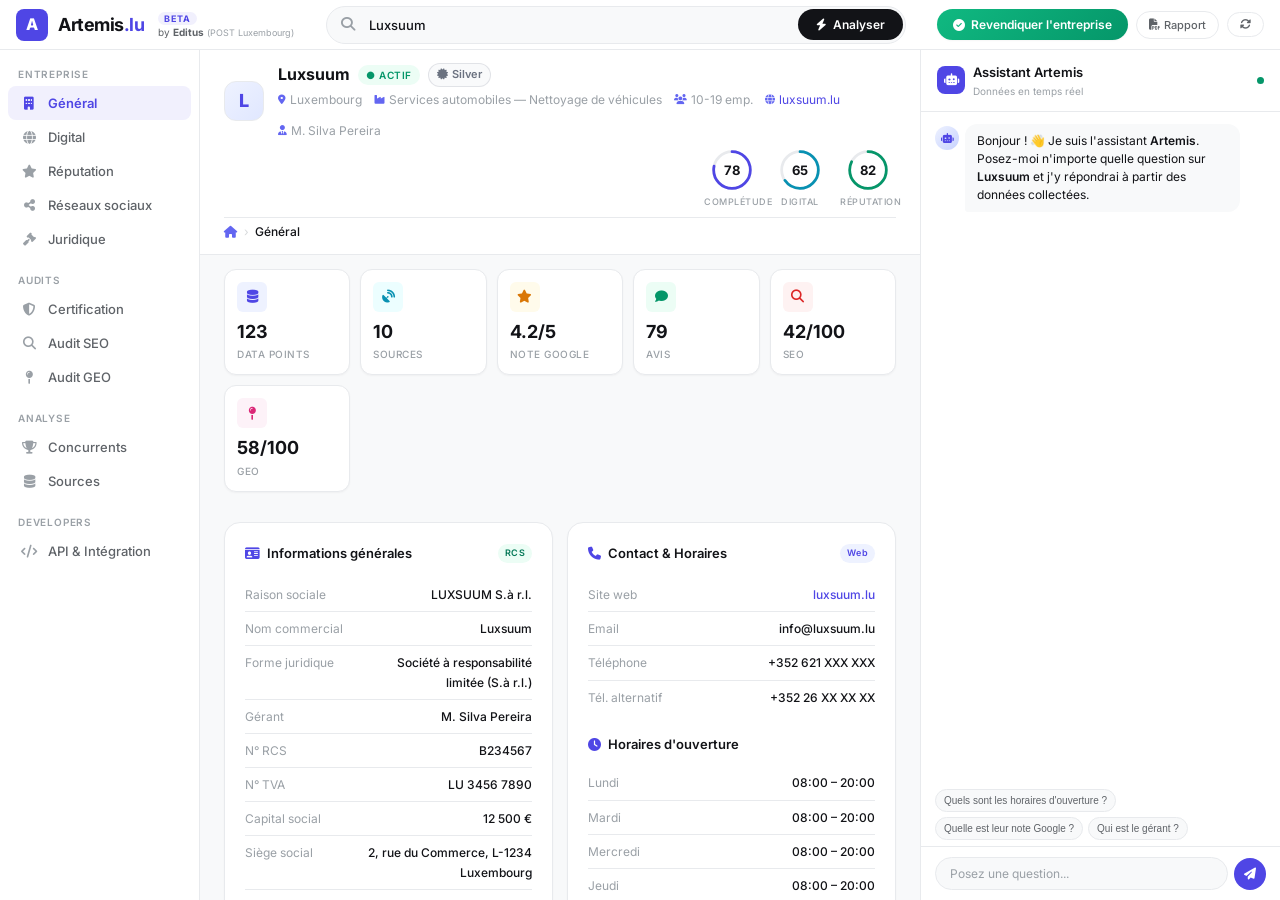
==== dashboard.html @ afb7fd02 "v0.8 - Transformation into a multi-page site (Home, Directory, B2B, Dashboard)" ====
<!DOCTYPE html>
<html lang="fr">
<head>
  <meta charset="UTF-8">
  <meta name="viewport" content="width=device-width, initial-scale=1.0">
  <meta name="description" content="Artemis — Outil d'intelligence d'entreprise pour le Luxembourg. Base de données exhaustive avec certification, audit SEO/GEO et analyse concurrentielle.">
  <title>Artemis — Company Intelligence Luxembourg</title>
  <link rel="stylesheet" href="style.css">
  <link rel="stylesheet" href="https://cdnjs.cloudflare.com/ajax/libs/font-awesome/6.5.1/css/all.min.css">
</head>
<body>
  <div class="app">
    <!-- Header -->
    <header class="header">
      <a href="index.html" style="text-decoration:none; color:inherit;">
        <div class="logo">
          <div class="logo-icon">A</div>
          <div class="logo-text">Artemis<span>.lu</span></div>
          <div class="logo-branding">
            <span class="logo-badge">Beta</span>
            <span class="powered-by">by <strong>Editus</strong> <span class="post-group">(POST Luxembourg)</span></span>
          </div>
        </div>
      </a>
      <div class="header-center">
        <div class="search-container">
          <span class="search-icon"><i class="fas fa-search"></i></span>
          <input type="text" class="search-input" placeholder="Rechercher dans l'annuaire national (nom, RCS, domaine...)" value="Luxsuum">
          <button class="search-btn"><i class="fas fa-bolt"></i> Analyser</button>
        </div>
      </div>
      <div class="header-actions">
        <button class="btn-claim"><i class="fas fa-check-circle"></i> Revendiquer l'entreprise</button>
        <button class="btn-outline"><i class="fas fa-file-pdf"></i> Rapport</button>
        <button class="btn-outline"><i class="fas fa-sync-alt"></i></button>
        <button id="chat-toggle"><i class="fas fa-comment-dots"></i> Assistant</button>
      </div>
    </header>

    <!-- 3-Column Layout: Sidebar Nav | Main | Chat -->
    <div class="app-layout">

      <!-- Left: Icon Sidebar Nav -->
      <nav class="sidebar-nav" id="sidebar-nav"></nav>

      <!-- Center: Main Content -->
      <div class="app-main">
        <!-- Company context bar -->
        <div class="context-bar" id="context-bar"></div>
        <!-- Stats row -->
        <section class="stats-row" id="stats-row"></section>
        <!-- Active panel content -->
        <main class="content-area" id="content-area"></main>
      </div>

      <!-- Right: Chat -->
      <aside class="chat-panel" id="chat-panel">
        <div class="chat-header">
          <div class="chat-header-icon"><i class="fas fa-robot"></i></div>
          <div class="chat-header-info">
            <div class="chat-header-title">Assistant Artemis</div>
            <div class="chat-header-sub">Données en temps réel</div>
          </div>
          <div class="chat-header-status" title="En ligne"></div>
          <button class="chat-header-collapse" id="chat-collapse" title="Fermer"><i class="fas fa-times"></i></button>
        </div>
        <div class="chat-messages" id="chat-messages"></div>
        <div class="chat-suggestions" id="chat-suggestions"></div>
        <div class="chat-input-area">
          <input type="text" id="chat-input" placeholder="Posez une question...">
          <button class="chat-send-btn" id="chat-send"><i class="fas fa-paper-plane"></i></button>
        </div>
      </aside>
    </div>
  </div>

  <script src="data.js"></script>
  <script src="panels.js"></script>
  <script src="panels2.js"></script>
  <script src="app.js"></script>
  <script src="chat.js"></script>
</body>
</html>
---- style.css ----
@import url('https://fonts.googleapis.com/css2?family=Inter:wght@300;400;500;600;700;800;900&display=swap');
:root {
  --bg-primary:#fff;--bg-secondary:#f8f9fa;--bg-card:#fff;--bg-glass:#f1f3f5;--bg-header:rgba(255,255,255,0.92);
  --accent:#4f46e5;--accent-light:#6366f1;--accent-glow:rgba(79,70,229,0.08);--accent-2:#0891b2;--accent-3:#d97706;--accent-4:#059669;--accent-5:#dc2626;--accent-6:#db2777;
  --text-primary:#121317;--text-secondary:#5f6368;--text-muted:#9aa0a6;
  --border:#e8eaed;--border-hover:#dadce0;
  --radius-sm:8px;--radius-md:12px;--radius-lg:16px;--radius-xl:24px;--radius-pill:9999px;
  --shadow-xs:0 1px 2px rgba(0,0,0,0.04);--shadow-sm:0 1px 3px rgba(0,0,0,0.06),0 1px 2px rgba(0,0,0,0.04);--shadow-md:0 4px 12px rgba(0,0,0,0.06);--shadow-lg:0 8px 24px rgba(0,0,0,0.08);
  --font-sans:'Inter',-apple-system,BlinkMacSystemFont,sans-serif;--font-mono:'SF Mono',monospace;
  --transition:0.2s cubic-bezier(.4,0,.2,1);
  --cert-bronze:#b45309;--cert-silver:#6b7280;--cert-gold:#d97706;--cert-platinum:#6366f1;
  --sidebar-w:200px;--chat-w:360px;
}
*,*::before,*::after{box-sizing:border-box;margin:0;padding:0}
html{font-size:16px;scroll-behavior:smooth}
body{font-family:var(--font-sans);background:var(--bg-secondary);color:var(--text-primary);min-height:100vh;line-height:1.6;-webkit-font-smoothing:antialiased}

/* ─── Header ─── */
.header{position:sticky;top:0;z-index:100;display:flex;align-items:center;gap:16px;padding:8px 16px;background:var(--bg-header);backdrop-filter:blur(16px);border-bottom:1px solid var(--border);height:50px}
.logo{display:flex;align-items:center;gap:10px;flex-shrink:0}
.logo-icon{width:32px;height:32px;background:var(--accent);border-radius:var(--radius-sm);display:grid;place-items:center;font-size:16px;font-weight:800;color:#fff}
.logo-text{font-size:18px;font-weight:700;letter-spacing:-0.5px;line-height:1}.logo-text span{color:var(--accent)}
.logo-branding{display:flex;flex-direction:column;align-items:flex-start;gap:2px;margin-left:4px}
.logo-badge{font-size:9px;font-weight:700;padding:2px 6px;border-radius:var(--radius-pill);background:var(--accent-glow);color:var(--accent);text-transform:uppercase;letter-spacing:1px;line-height:1}
.powered-by{font-size:10px;color:var(--text-secondary);line-height:1}
.post-group{font-size:9px;color:var(--text-muted)}
.header-center{flex:1;max-width:580px;margin:0 auto}
.header-actions{display:flex;gap:8px;align-items:center;flex-shrink:0}

/* ─── Search (in header) ─── */
.search-container{background:var(--bg-secondary);border:1px solid var(--border);border-radius:var(--radius-pill);padding:2px 2px 2px 0;display:flex;align-items:center;transition:var(--transition)}
.search-container:focus-within{border-color:var(--accent);box-shadow:0 0 0 3px var(--accent-glow);background:var(--bg-card)}
.search-icon{padding:0 14px;color:var(--text-muted);font-size:14px;flex-shrink:0}
.search-input{flex:1;border:none;outline:none;background:transparent;font:500 13px var(--font-sans);color:var(--text-primary);padding:8px 0}
.search-input::placeholder{color:var(--text-muted)}
.search-btn{padding:8px 18px;background:var(--text-primary);color:#fff;border:none;border-radius:var(--radius-pill);font:600 12px var(--font-sans);cursor:pointer;transition:var(--transition);white-space:nowrap;display:flex;align-items:center;gap:6px}
.search-btn:hover{background:#2d2e33;transform:translateY(-1px);box-shadow:var(--shadow-sm)}

.btn-claim{padding:8px 16px;background:linear-gradient(135deg, #10b981, #059669);color:#fff;border:none;border-radius:var(--radius-pill);font:600 12px var(--font-sans);cursor:pointer;transition:var(--transition);display:flex;align-items:center;gap:6px;box-shadow:var(--shadow-xs)}
.btn-claim:hover{transform:translateY(-1px);box-shadow:0 4px 12px rgba(5, 150, 105, 0.2);background:linear-gradient(135deg, #059669, #047857)}

/* ─── 3-Column Layout ─── */
.app-layout{display:flex;height:calc(100vh - 50px);overflow:hidden}

/* ─── Sidebar Nav ─── */
.sidebar-nav{width:var(--sidebar-w);background:var(--bg-card);border-right:1px solid var(--border);display:flex;flex-direction:column;padding:12px 8px;overflow-y:auto;flex-shrink:0}
.nav-group-label{font-size:10px;font-weight:600;text-transform:uppercase;letter-spacing:0.8px;color:var(--text-muted);padding:12px 10px 4px;margin-top:4px}
.nav-group-label:first-child{margin-top:0;padding-top:4px}
.nav-item{display:flex;align-items:center;gap:10px;padding:9px 12px;border:none;background:none;border-radius:var(--radius-sm);font:500 13px var(--font-sans);color:var(--text-secondary);cursor:pointer;transition:var(--transition);text-align:left;width:100%}
.nav-item i{width:18px;text-align:center;font-size:13px;color:var(--text-muted);transition:var(--transition)}
.nav-item:hover{background:var(--bg-secondary);color:var(--text-primary)}
.nav-item:hover i{color:var(--text-secondary)}
.nav-item.active{background:var(--accent-glow);color:var(--accent);font-weight:600}
.nav-item.active i{color:var(--accent)}

/* ─── Main Content ─── */
.app-main{flex:1;min-width:0;overflow-y:auto;display:flex;flex-direction:column}

/* Context Bar */
.context-bar{padding:12px 24px;border-bottom:1px solid var(--border);background:var(--bg-card);flex-shrink:0;display:flex;flex-direction:column;gap:8px}
.ctx-left{display:flex;align-items:center;gap:14px}
.ctx-logo{width:40px;height:40px;border-radius:var(--radius-md);background:linear-gradient(135deg,#eef2ff,#e0e7ff);display:grid;place-items:center;font-size:18px;font-weight:800;color:var(--accent);border:1px solid var(--border);flex-shrink:0}
.ctx-info{flex:1;min-width:0}
.ctx-name{font-size:16px;font-weight:700;display:flex;align-items:center;gap:8px;flex-wrap:wrap}
.ctx-meta{display:flex;gap:12px;flex-wrap:wrap;margin-top:2px}
.ctx-meta span{display:flex;align-items:center;gap:4px;font-size:12px;color:var(--text-muted)}
.ctx-meta i{font-size:10px;color:var(--accent-light)}
.ctx-meta a{color:var(--accent);text-decoration:none}
.ctx-scores{display:flex;gap:12px;margin-left:auto;flex-shrink:0}
.score-circle{width:56px;text-align:center}
.score-ring{width:44px;height:44px;border-radius:50%;display:grid;place-items:center;margin:0 auto 3px;position:relative}
.score-ring svg{position:absolute;inset:0}
.score-ring .score-val{font-size:13px;font-weight:700;position:relative;z-index:1}
.score-label{font-size:9px;color:var(--text-muted);text-transform:uppercase;letter-spacing:0.5px;font-weight:500}
.ctx-breadcrumb{display:flex;align-items:center;gap:6px;font-size:12px;color:var(--text-muted);padding-top:4px;border-top:1px solid var(--border)}
.breadcrumb-root{color:var(--accent-light)}.breadcrumb-sep{opacity:0.4}
#breadcrumb-page{color:var(--text-primary);font-weight:500}

/* Badges */
.status-badge{font-size:10px;font-weight:600;padding:2px 8px;border-radius:var(--radius-pill);text-transform:uppercase;letter-spacing:0.5px}
.status-badge.active{background:#ecfdf5;color:#059669}
.cert-badge{display:inline-flex;align-items:center;gap:4px;padding:2px 8px;border-radius:var(--radius-pill);font-size:11px;font-weight:600;border:1.5px solid;cursor:pointer;transition:var(--transition)}
.cert-badge.bronze{background:#fffbeb;border-color:#f59e0b44;color:var(--cert-bronze)}
.cert-badge.silver{background:#f9fafb;border-color:#9ca3af44;color:var(--cert-silver)}
.cert-badge.gold{background:#fffbeb;border-color:#f59e0b44;color:var(--cert-gold)}
.cert-badge.platinum{background:#eef2ff;border-color:#6366f144;color:var(--cert-platinum)}

/* Stats */
.stats-row{display:grid;grid-template-columns:repeat(auto-fit,minmax(120px,1fr));gap:10px;padding:14px 24px;flex-shrink:0}
.stat-card{background:var(--bg-card);border:1px solid var(--border);border-radius:var(--radius-md);padding:12px;box-shadow:var(--shadow-xs);transition:var(--transition)}
.stat-card:hover{transform:translateY(-1px);box-shadow:var(--shadow-md)}
.stat-icon{width:30px;height:30px;border-radius:6px;display:grid;place-items:center;font-size:13px;margin-bottom:6px}
.stat-value{font-size:18px;font-weight:700}.stat-label{font-size:10px;color:var(--text-muted);text-transform:uppercase;letter-spacing:0.5px;font-weight:500}

/* Content */
.content-area{flex:1;padding:16px 24px 32px;overflow-y:auto}
.tab-panel{display:none}.tab-panel.active{display:block}
.grid-2{display:grid;grid-template-columns:1fr 1fr;gap:14px}
.grid-3{display:grid;grid-template-columns:repeat(3,1fr);gap:14px}

/* Cards */
.card{background:var(--bg-card);border:1px solid var(--border);border-radius:var(--radius-lg);padding:20px;box-shadow:var(--shadow-xs);transition:var(--transition)}
.card:hover{box-shadow:var(--shadow-md)}
.card-header{display:flex;align-items:center;justify-content:space-between;margin-bottom:14px}
.card-title{font-size:13px;font-weight:600;display:flex;align-items:center;gap:7px}
.card-title i{color:var(--accent);font-size:13px}
.card.full{grid-column:1/-1}

/* Data List */
.data-list{list-style:none}
.data-item{display:flex;justify-content:space-between;align-items:flex-start;padding:7px 0;border-bottom:1px solid var(--border);gap:10px}
.data-item:last-child{border-bottom:none}
.data-key{font-size:12px;color:var(--text-muted);min-width:110px;flex-shrink:0}
.data-value{font-size:12px;color:var(--text-primary);text-align:right;word-break:break-word;font-weight:500}
.data-value a{color:var(--accent);text-decoration:none}.data-value a:hover{text-decoration:underline}

/* Source Tags */
.source-tag{display:inline-flex;align-items:center;gap:4px;font-size:9px;padding:2px 7px;border-radius:var(--radius-pill);font-weight:600;letter-spacing:0.3px}
.source-tag.web{background:#eef2ff;color:#4f46e5}.source-tag.google{background:#fffbeb;color:#b45309}
.source-tag.whois{background:#ecfeff;color:#0e7490}.source-tag.rcs{background:#ecfdf5;color:#047857}

/* Certification */
.cert-card{background:var(--bg-card);border:1px solid var(--border);border-radius:var(--radius-xl);padding:24px;box-shadow:var(--shadow-sm)}
.cert-level-bar{display:flex;gap:3px;margin:14px 0;height:7px}
.cert-level-seg{flex:1;border-radius:4px;background:var(--bg-glass);overflow:hidden}
.cert-level-seg .fill{height:100%;border-radius:4px;transition:width 1s ease}
.cert-criteria{list-style:none}
.cert-criteria li{display:flex;align-items:center;gap:10px;padding:8px 0;border-bottom:1px solid var(--border);font-size:12px}
.cert-criteria li:last-child{border-bottom:none}
.cert-status{width:20px;height:20px;border-radius:50%;display:grid;place-items:center;font-size:9px;flex-shrink:0}
.cert-status.pass{background:#ecfdf5;color:#059669}.cert-status.warning{background:#fffbeb;color:#d97706}.cert-status.fail{background:#fef2f2;color:#dc2626}

/* Audit */
.audit-score-big{text-align:center;padding:16px 0}
.audit-score-big .big-num{font-size:44px;font-weight:900;line-height:1}
.audit-score-big .big-label{font-size:12px;color:var(--text-muted);margin-top:3px}
.audit-category{padding:14px;background:var(--bg-secondary);border-radius:var(--radius-md);margin-bottom:8px}
.audit-cat-header{display:flex;align-items:center;justify-content:space-between;margin-bottom:8px}
.audit-cat-name{font-size:12px;font-weight:600;display:flex;align-items:center;gap:7px}
.audit-cat-score{font-size:12px;font-weight:700}
.audit-item{display:flex;align-items:center;gap:7px;padding:4px 0;font-size:12px;border-bottom:1px solid var(--border)}
.audit-item:last-child{border-bottom:none}
.audit-item .status-dot{width:7px;height:7px;border-radius:50%;flex-shrink:0}
.audit-item .status-dot.pass{background:#059669}.audit-item .status-dot.warning{background:#d97706}.audit-item .status-dot.fail{background:#dc2626}.audit-item .status-dot.neutral{background:#9ca3af}
.audit-item .ai-label{flex:1;color:var(--text-secondary)}.audit-item .ai-value{color:var(--text-primary);font-weight:500}

/* Social */
.social-grid{display:grid;grid-template-columns:repeat(auto-fill,minmax(260px,1fr));gap:10px}
.social-card{background:var(--bg-card);border:1px solid var(--border);border-radius:var(--radius-lg);padding:14px;display:flex;align-items:center;gap:12px;box-shadow:var(--shadow-xs);transition:var(--transition)}
.social-card:hover{box-shadow:var(--shadow-md);transform:translateY(-1px)}
.social-card.absent{opacity:0.4;border-style:dashed}
.social-icon{width:38px;height:38px;border-radius:var(--radius-md);display:grid;place-items:center;font-size:18px;flex-shrink:0}
.social-info{flex:1}.social-name{font-size:13px;font-weight:600}.social-handle{font-size:11px;color:var(--text-muted)}
.social-stats{display:flex;gap:8px;margin-top:3px;flex-wrap:wrap}
.social-stat{font-size:11px;color:var(--text-secondary);display:flex;align-items:center;gap:2px}
.social-stat strong{color:var(--text-primary)}

/* Competitor Table */
.comp-table{width:100%;border-collapse:collapse;font-size:12px}
.comp-table th{text-align:left;padding:8px 10px;color:var(--text-muted);font-weight:500;border-bottom:2px solid var(--border);font-size:10px;text-transform:uppercase;letter-spacing:0.5px}
.comp-table td{padding:8px 10px;border-bottom:1px solid var(--border);vertical-align:middle}
.comp-table tr:hover td{background:var(--bg-secondary)}
.comp-name{font-weight:600;display:flex;align-items:center;gap:6px}
.comp-pill{font-size:9px;padding:2px 5px;border-radius:6px;font-weight:600}

/* Timeline */
.timeline{position:relative;padding-left:28px}
.timeline::before{content:'';position:absolute;left:9px;top:0;bottom:0;width:2px;background:linear-gradient(180deg,var(--accent),var(--accent-2),var(--accent-4));border-radius:1px}
.timeline-item{position:relative;padding-bottom:20px}.timeline-item:last-child{padding-bottom:0}
.timeline-dot{position:absolute;left:-23px;top:2px;width:14px;height:14px;border-radius:50%;background:var(--bg-card);border:2px solid var(--accent);display:grid;place-items:center}
.timeline-dot i{font-size:6px;color:var(--accent)}
.timeline-date{font-size:10px;color:var(--text-muted);font-family:var(--font-mono)}
.timeline-title{font-size:13px;font-weight:600;margin-top:1px}
.timeline-desc{font-size:12px;color:var(--text-secondary);margin-top:1px}

/* Misc */
.stars{display:inline-flex;gap:2px}.star{color:#d97706;font-size:13px}.star.empty{color:#e5e7eb}
.progress-bar{height:5px;border-radius:3px;background:var(--bg-glass);overflow:hidden;margin-top:5px}
.progress-fill{height:100%;border-radius:3px;transition:width 1s ease}
.tech-tags{display:flex;flex-wrap:wrap;gap:5px}
.tech-tag{font-size:11px;padding:3px 8px;background:var(--bg-secondary);border:1px solid var(--border);border-radius:var(--radius-pill);color:var(--text-secondary);font-weight:500}
.review-item{padding:14px;border-radius:var(--radius-md);background:var(--bg-secondary);margin-bottom:8px}
.review-header{display:flex;align-items:center;gap:8px;margin-bottom:6px}
.review-avatar{width:28px;height:28px;border-radius:50%;background:linear-gradient(135deg,#c7d2fe,#a5b4fc);display:grid;place-items:center;font-size:12px;font-weight:600;color:#4338ca}
.review-author{font-size:12px;font-weight:600}.review-date{font-size:10px;color:var(--text-muted)}
.review-text{font-size:12px;color:var(--text-secondary);line-height:1.6}
.review-helpful{font-size:10px;color:var(--text-muted);margin-top:6px;display:flex;align-items:center;gap:3px}
.map-container{width:100%;height:150px;border-radius:var(--radius-md);background:var(--bg-secondary);border:1px solid var(--border);display:grid;place-items:center;color:var(--text-muted);font-size:12px}
.btn-outline{padding:6px 12px;background:var(--bg-card);border:1px solid var(--border);border-radius:var(--radius-pill);font:500 11px var(--font-sans);color:var(--text-secondary);cursor:pointer;transition:var(--transition);display:flex;align-items:center;gap:4px}
.btn-outline:hover{border-color:var(--accent);color:var(--accent);background:var(--accent-glow)}

/* ─── Chat Panel ─── */
.chat-panel{width:var(--chat-w);background:var(--bg-card);border-left:1px solid var(--border);display:flex;flex-direction:column;flex-shrink:0;height:100%}
.chat-header{padding:12px 16px;border-bottom:1px solid var(--border);display:flex;align-items:center;gap:8px;flex-shrink:0;background:var(--bg-card)}
.chat-header-icon{width:28px;height:28px;border-radius:var(--radius-sm);background:var(--accent);display:grid;place-items:center;color:#fff;font-size:12px}
.chat-header-info{flex:1}.chat-header-title{font-size:13px;font-weight:600}.chat-header-sub{font-size:10px;color:var(--text-muted)}
.chat-header-status{width:7px;height:7px;border-radius:50%;background:#059669;flex-shrink:0}
.chat-header-collapse{width:24px;height:24px;border-radius:50%;background:transparent;border:1px solid var(--border);display:none;place-items:center;cursor:pointer;color:var(--text-muted);font-size:10px;transition:var(--transition)}
.chat-header-collapse:hover{background:var(--bg-secondary);color:var(--text-primary)}
.chat-messages{flex:1;overflow-y:auto;padding:12px 14px 6px;display:flex;flex-direction:column;gap:10px}
.chat-msg{display:flex}.chat-msg.user{justify-content:flex-end}
.chat-msg-bubble{display:flex;gap:6px;max-width:92%}.chat-msg.user .chat-msg-bubble{flex-direction:row-reverse}
.chat-msg-avatar{width:24px;height:24px;border-radius:50%;background:linear-gradient(135deg,#eef2ff,#c7d2fe);display:grid;place-items:center;font-size:10px;color:var(--accent);flex-shrink:0;margin-top:2px}
.chat-msg-content{padding:8px 12px;border-radius:12px;font-size:12px;line-height:1.5}
.chat-msg.bot .chat-msg-content{background:var(--bg-secondary);color:var(--text-primary);border-bottom-left-radius:3px}
.chat-msg.user .chat-msg-content{background:var(--accent);color:#fff;border-bottom-right-radius:3px}
.chat-msg-content strong{font-weight:600}.chat-msg-content a{color:var(--accent);text-decoration:underline}
.chat-msg.user .chat-msg-content a{color:#c7d2fe}
.typing-dots{display:inline-flex;gap:3px;padding:3px 0}
.typing-dots span{width:5px;height:5px;border-radius:50%;background:var(--text-muted);animation:typingBounce 1.2s infinite}
.typing-dots span:nth-child(2){animation-delay:.15s}.typing-dots span:nth-child(3){animation-delay:.3s}
@keyframes typingBounce{0%,60%,100%{transform:translateY(0);opacity:.4}30%{transform:translateY(-3px);opacity:1}}
.chat-suggestions{padding:6px 14px;display:flex;gap:5px;flex-wrap:wrap;flex-shrink:0}
.chat-suggestion{font-size:10px;padding:4px 8px;background:var(--bg-secondary);border:1px solid var(--border);border-radius:var(--radius-pill);color:var(--text-secondary);cursor:pointer;transition:var(--transition);text-align:left;line-height:1.3}
.chat-suggestion:hover{border-color:var(--accent);color:var(--accent);background:var(--accent-glow)}
.chat-input-area{padding:10px 14px;border-top:1px solid var(--border);display:flex;gap:6px;align-items:center;flex-shrink:0;background:var(--bg-card)}
.chat-input-area input{flex:1;border:1px solid var(--border);border-radius:var(--radius-pill);padding:8px 14px;font:400 12px var(--font-sans);color:var(--text-primary);background:var(--bg-secondary);outline:none;transition:var(--transition)}
.chat-input-area input:focus{border-color:var(--accent);box-shadow:0 0 0 3px var(--accent-glow)}
.chat-input-area input::placeholder{color:var(--text-muted)}
.chat-send-btn{width:32px;height:32px;border-radius:50%;background:var(--accent);color:#fff;border:none;cursor:pointer;display:grid;place-items:center;font-size:12px;transition:var(--transition);flex-shrink:0}
.chat-send-btn:hover{background:#4338ca;transform:scale(1.05)}
#chat-toggle{padding:6px 12px;background:var(--accent);color:#fff;border:none;border-radius:var(--radius-pill);font:500 11px var(--font-sans);cursor:pointer;transition:var(--transition);display:flex;align-items:center;gap:4px}
#chat-toggle:hover{background:#4338ca}

/* ─── Responsive ─── */
@media(max-width:1200px){:root{--chat-w:320px;--sidebar-w:56px}.nav-label{display:none}.nav-item{justify-content:center;padding:10px}.nav-group-label{font-size:0;padding:8px 0;border-bottom:1px solid var(--border)}}
@media(max-width:1024px){.chat-panel{position:fixed;right:0;top:50px;bottom:0;width:0;overflow:hidden;z-index:200;box-shadow:var(--shadow-lg);transition:width .3s cubic-bezier(.4,0,.2,1)}.chat-panel.open{width:360px}.chat-header-collapse{display:grid}#chat-toggle{display:flex}}
@media(max-width:768px){.chat-panel.open{width:100vw}:root{--sidebar-w:48px}.header-center{display:none}}
@media(min-width:1025px){#chat-toggle{display:none}}

/* ─── Animations ─── */
@keyframes fadeUp{from{opacity:0;transform:translateY(8px)}to{opacity:1;transform:translateY(0)}}
.animate-in{animation:fadeUp .35s ease forwards;opacity:0}
.animate-in:nth-child(1){animation-delay:.03s}.animate-in:nth-child(2){animation-delay:.06s}.animate-in:nth-child(3){animation-delay:.09s}.animate-in:nth-child(4){animation-delay:.12s}

/* Scrollbar */
::-webkit-scrollbar{width:5px;height:5px}::-webkit-scrollbar-track{background:transparent}::-webkit-scrollbar-thumb{background:#dadce0;border-radius:3px}::-webkit-scrollbar-thumb:hover{background:#9aa0a6}

/* ─── SITE VITRINE (Marketing / Multi-pages) ─── */
.site-header { display: flex; align-items: center; justify-content: space-between; padding: 16px 32px; background: var(--bg-header); backdrop-filter: blur(16px); position: sticky; top: 0; z-index: 1000; border-bottom: 1px solid var(--border); }
.site-nav { display: flex; gap: 24px; align-items: center; }
.site-nav a { text-decoration: none; font-size: 14px; font-weight: 500; color: var(--text-secondary); transition: var(--transition); }
.site-nav a:hover, .site-nav a.active { color: var(--text-primary); }

.site-main { max-width: 1200px; margin: 0 auto; padding: 40px 24px; }
.hero-section { text-align: center; padding: 80px 20px; background: radial-gradient(circle at top, #eef2ff 0%, var(--bg-secondary) 100%); border-radius: var(--radius-xl); margin-bottom: 40px; border: 1px solid var(--border); }
.hero-badge { display: inline-block; padding: 6px 12px; background: #fff; border: 1px solid var(--border); border-radius: var(--radius-pill); font-size: 12px; font-weight: 600; color: var(--accent); margin-bottom: 24px; box-shadow: var(--shadow-xs); }
.hero-title { font-size: 48px; font-weight: 900; letter-spacing: -1px; color: var(--text-primary); margin-bottom: 16px; line-height: 1.1; }
.hero-subtitle { font-size: 18px; color: var(--text-secondary); max-width: 600px; margin: 0 auto 32px; line-height: 1.5; }

.mini-audit-box { background: var(--bg-card); padding: 8px; border-radius: var(--radius-pill); display: flex; gap: 8px; max-width: 500px; margin: 0 auto; box-shadow: var(--shadow-lg); border: 1px solid var(--border); }
.mini-audit-box input { flex: 1; border: none; outline: none; padding: 12px 16px; font-size: 14px; background: transparent; }
.mini-audit-box button { padding: 12px 24px; background: var(--text-primary); color: #fff; border: none; border-radius: var(--radius-pill); font-weight: 600; cursor: pointer; transition: var(--transition); }
.mini-audit-box button:hover { background: var(--accent); }

.features-grid { display: grid; grid-template-columns: repeat(3, 1fr); gap: 24px; margin-top: 60px; }
.feature-card { background: var(--bg-card); padding: 32px; border-radius: var(--radius-lg); border: 1px solid var(--border); box-shadow: var(--shadow-xs); transition: var(--transition); }
.feature-card:hover { transform: translateY(-4px); box-shadow: var(--shadow-md); }
.feature-icon { width: 48px; height: 48px; border-radius: var(--radius-md); background: var(--accent-glow); color: var(--accent); display: grid; place-items: center; font-size: 20px; margin-bottom: 20px; }
.feature-title { font-size: 18px; font-weight: 700; margin-bottom: 12px; }
.feature-desc { font-size: 14px; color: var(--text-secondary); line-height: 1.6; }

/* Annuaire Filters & Grid */
.directory-layout { display: flex; gap: 32px; align-items: flex-start; }
.dir-sidebar { width: 260px; background: var(--bg-card); padding: 24px; border-radius: var(--radius-lg); border: 1px solid var(--border); position: sticky; top: 90px; }
.dir-filter-group { margin-bottom: 20px; }
.dir-filter-label { font-size: 12px; font-weight: 600; text-transform: uppercase; color: var(--text-muted); margin-bottom: 12px; }
.dir-checkbox { display: flex; align-items: center; gap: 8px; font-size: 13px; color: var(--text-primary); margin-bottom: 8px; cursor: pointer; }

.dir-results { flex: 1; display: grid; grid-template-columns: repeat(auto-fill, minmax(280px, 1fr)); gap: 20px; }
.company-card { background: var(--bg-card); border: 1px solid var(--border); border-radius: var(--radius-lg); padding: 20px; box-shadow: var(--shadow-xs); transition: var(--transition); display: block; text-decoration: none; color: inherit; }
.company-card:hover { box-shadow: var(--shadow-md); border-color: var(--accent-light); transform: translateY(-2px); }
.cc-header { display: flex; align-items: center; gap: 12px; margin-bottom: 16px; }
.cc-logo { width: 40px; height: 40px; border-radius: 8px; background: var(--bg-secondary); display: grid; place-items: center; font-weight: 800; font-size: 18px; color: var(--accent); flex-shrink: 0; }
.cc-name { font-size: 16px; font-weight: 700; }
.cc-meta { font-size: 12px; color: var(--text-muted); }
.cc-scores { display: flex; justify-content: space-between; border-top: 1px solid var(--border); padding-top: 16px; margin-top: 16px; }
.cc-score { text-align: center; }
.cc-s-val { font-size: 16px; font-weight: 800; color: var(--text-primary); }
.cc-s-lbl { font-size: 9px; font-weight: 600; text-transform: uppercase; color: var(--text-muted); }
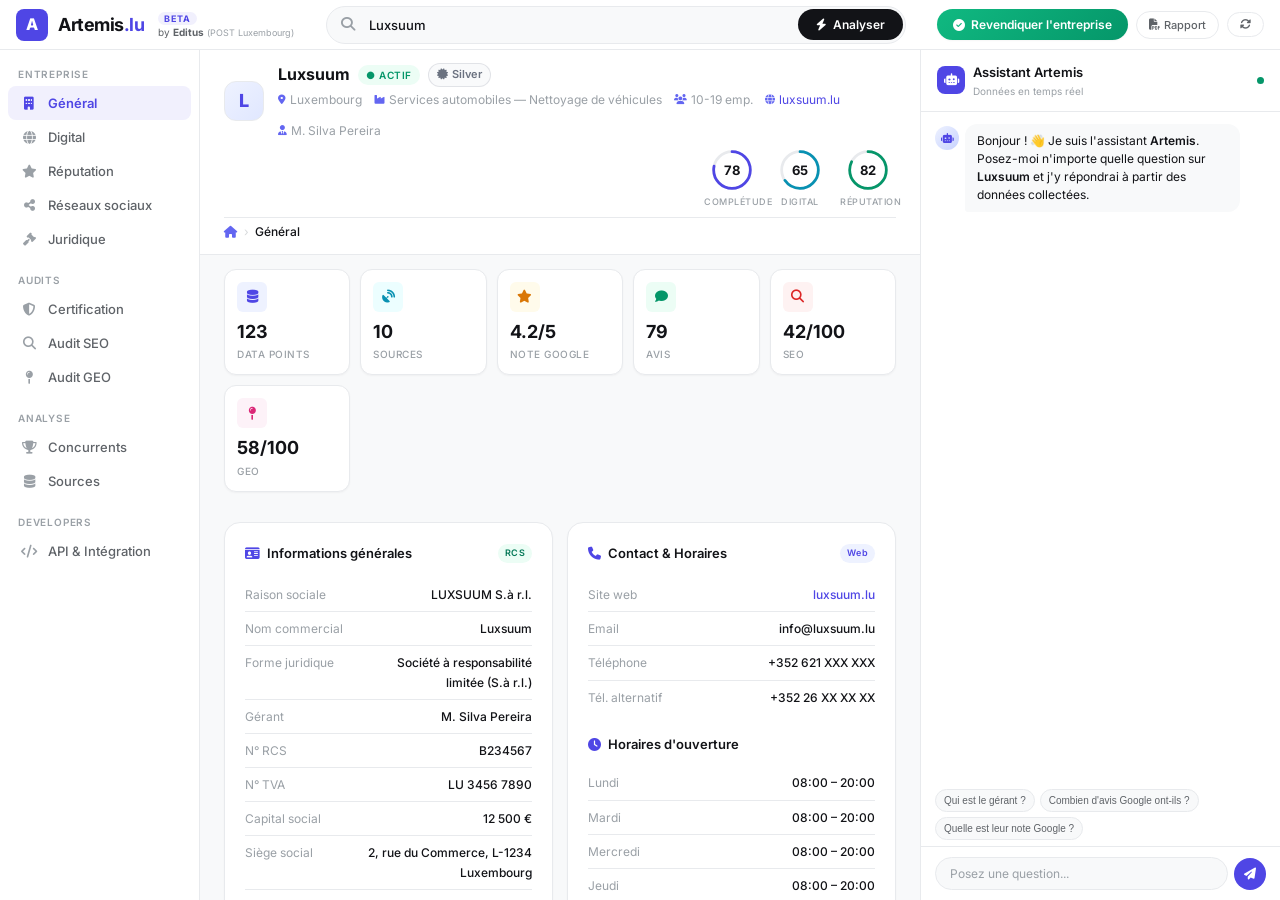
==== commit cee0ffa0: "fix: cache busting for panels2 and data.js" ====
--- a/dashboard.html
+++ b/dashboard.html
@@ -74,9 +74,9 @@
     </div>
   </div>
 
-  <script src="data.js"></script>
+  <script src="data.js?v=1.1"></script>
   <script src="panels.js"></script>
-  <script src="panels2.js"></script>
+  <script src="panels2.js?v=1.1"></script>
   <script src="app.js"></script>
   <script src="chat.js"></script>
 </body>
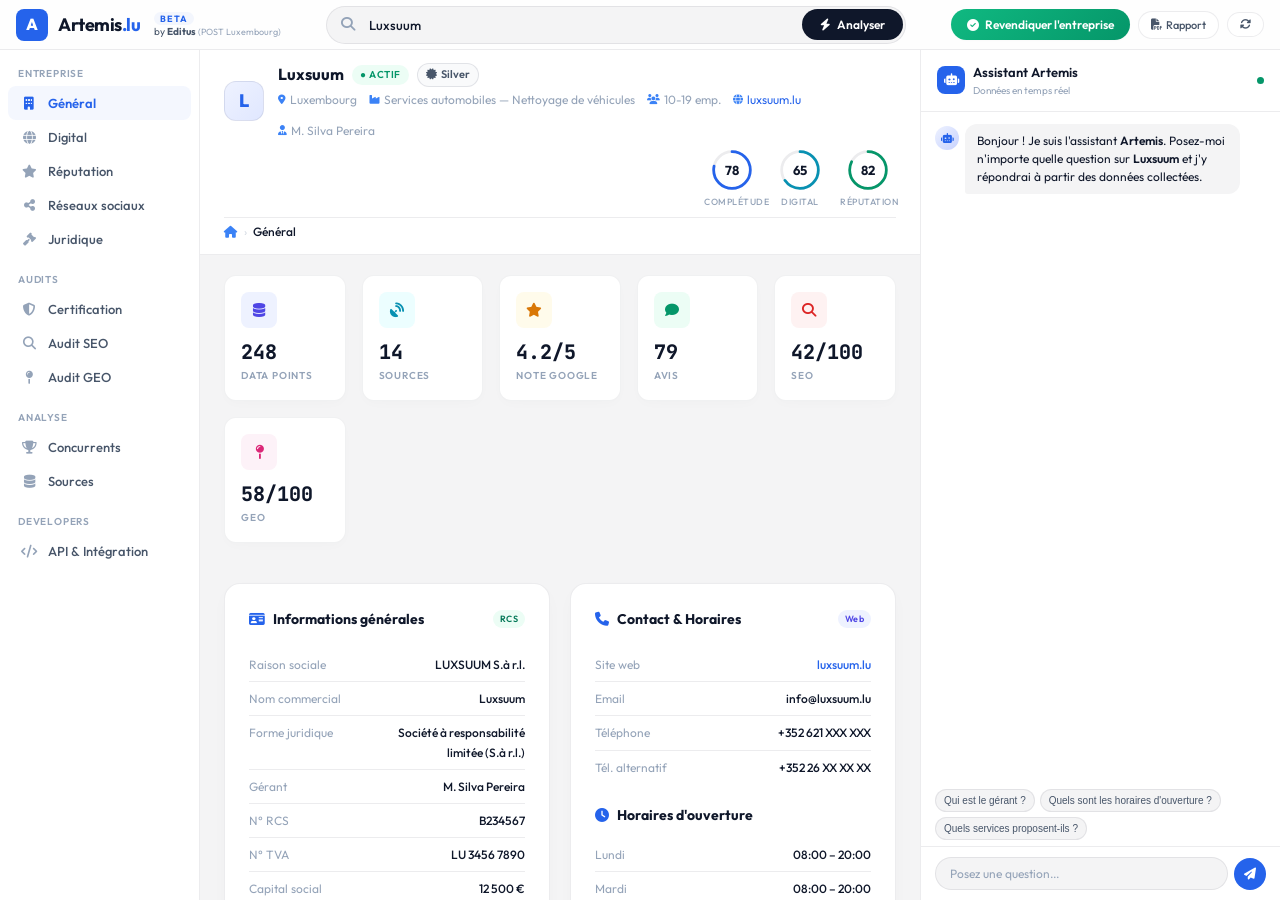
==== commit 811f2851: "fix(dashboard): corriger la navigation du menu (panneaux imbriques) Le panneau Certification contena" ====
--- a/dashboard.html
+++ b/dashboard.html
@@ -74,9 +74,9 @@
     </div>
   </div>
 
-  <script src="data.js?v=1.1"></script>
-  <script src="panels.js"></script>
-  <script src="panels2.js?v=1.1"></script>
+  <script src="data.js?v=1.2"></script>
+  <script src="panels.js?v=1.2"></script>
+  <script src="panels2.js?v=1.2"></script>
   <script src="app.js"></script>
   <script src="chat.js"></script>
 </body>
--- a/style.css
+++ b/style.css
@@ -1,14 +1,14 @@
-@import url('https://fonts.googleapis.com/css2?family=Inter:wght@300;400;500;600;700;800;900&display=swap');
+@import url('https://fonts.googleapis.com/css2?family=Outfit:wght@300;400;500;600;700;800;900&family=JetBrains+Mono:wght@300;400;500;600;700;800&display=swap');
 :root {
-  --bg-primary:#fff;--bg-secondary:#f8f9fa;--bg-card:#fff;--bg-glass:#f1f3f5;--bg-header:rgba(255,255,255,0.92);
-  --accent:#4f46e5;--accent-light:#6366f1;--accent-glow:rgba(79,70,229,0.08);--accent-2:#0891b2;--accent-3:#d97706;--accent-4:#059669;--accent-5:#dc2626;--accent-6:#db2777;
-  --text-primary:#121317;--text-secondary:#5f6368;--text-muted:#9aa0a6;
-  --border:#e8eaed;--border-hover:#dadce0;
+  --bg-primary:#ffffff;--bg-secondary:#f4f4f5;--bg-card:#ffffff;--bg-glass:rgba(244,244,245,0.6);--bg-header:rgba(255,255,255,0.85);
+  --accent:#2563eb;--accent-light:#3b82f6;--accent-glow:rgba(37,99,235,0.05);--accent-2:#0891b2;--accent-3:#ea580c;--accent-4:#059669;--accent-5:#e11d48;--accent-6:#db2777;
+  --text-primary:#0f172a;--text-secondary:#475569;--text-muted:#94a3b8;
+  --border:rgba(15,23,42,0.08);--border-hover:rgba(15,23,42,0.15);
   --radius-sm:8px;--radius-md:12px;--radius-lg:16px;--radius-xl:24px;--radius-pill:9999px;
-  --shadow-xs:0 1px 2px rgba(0,0,0,0.04);--shadow-sm:0 1px 3px rgba(0,0,0,0.06),0 1px 2px rgba(0,0,0,0.04);--shadow-md:0 4px 12px rgba(0,0,0,0.06);--shadow-lg:0 8px 24px rgba(0,0,0,0.08);
-  --font-sans:'Inter',-apple-system,BlinkMacSystemFont,sans-serif;--font-mono:'SF Mono',monospace;
-  --transition:0.2s cubic-bezier(.4,0,.2,1);
-  --cert-bronze:#b45309;--cert-silver:#6b7280;--cert-gold:#d97706;--cert-platinum:#6366f1;
+  --shadow-xs:0 1px 2px rgba(15,23,42,0.02);--shadow-sm:0 2px 8px rgba(15,23,42,0.04);--shadow-md:0 12px 30px -4px rgba(15,23,42,0.06);--shadow-lg:0 20px 40px -8px rgba(15,23,42,0.08);
+  --font-sans:'Outfit',-apple-system,BlinkMacSystemFont,sans-serif;--font-mono:'JetBrains Mono',monospace;
+  --transition:0.4s cubic-bezier(0.16,1,0.3,1);
+  --cert-bronze:#b45309;--cert-silver:#475569;--cert-gold:#d97706;--cert-platinum:#2563eb;
   --sidebar-w:200px;--chat-w:360px;
 }
 *,*::before,*::after{box-sizing:border-box;margin:0;padding:0}
@@ -86,24 +86,24 @@
 .cert-badge.platinum{background:#eef2ff;border-color:#6366f144;color:var(--cert-platinum)}
 
 /* Stats */
-.stats-row{display:grid;grid-template-columns:repeat(auto-fit,minmax(120px,1fr));gap:10px;padding:14px 24px;flex-shrink:0}
-.stat-card{background:var(--bg-card);border:1px solid var(--border);border-radius:var(--radius-md);padding:12px;box-shadow:var(--shadow-xs);transition:var(--transition)}
-.stat-card:hover{transform:translateY(-1px);box-shadow:var(--shadow-md)}
-.stat-icon{width:30px;height:30px;border-radius:6px;display:grid;place-items:center;font-size:13px;margin-bottom:6px}
-.stat-value{font-size:18px;font-weight:700}.stat-label{font-size:10px;color:var(--text-muted);text-transform:uppercase;letter-spacing:0.5px;font-weight:500}
+.stats-row{display:grid;grid-template-columns:repeat(auto-fit,minmax(120px,1fr));gap:16px;padding:20px 24px;flex-shrink:0}
+.stat-card{background:var(--bg-card);border:1px solid rgba(15,23,42,0.06);border-radius:var(--radius-md);padding:16px;box-shadow:0 4px 12px -2px rgba(15,23,42,0.02), inset 0 1px 0 rgba(255,255,255,0.7);transition:var(--transition)}
+.stat-card:hover{transform:translateY(-3px);box-shadow:0 8px 24px -4px rgba(15,23,42,0.06), inset 0 1px 0 rgba(255,255,255,0.9)}
+.stat-icon{width:36px;height:36px;border-radius:8px;display:grid;place-items:center;font-size:14px;margin-bottom:8px}
+.stat-value{font-size:20px;font-weight:750;color:var(--text-primary);font-family:var(--font-mono)}.stat-label{font-size:10px;color:var(--text-muted);text-transform:uppercase;letter-spacing:0.8px;font-weight:600}
 
 /* Content */
-.content-area{flex:1;padding:16px 24px 32px;overflow-y:auto}
+.content-area{flex:1;padding:20px 24px 40px;overflow-y:auto}
 .tab-panel{display:none}.tab-panel.active{display:block}
-.grid-2{display:grid;grid-template-columns:1fr 1fr;gap:14px}
-.grid-3{display:grid;grid-template-columns:repeat(3,1fr);gap:14px}
+.grid-2{display:grid;grid-template-columns:1fr 1fr;gap:20px}
+.grid-3{display:grid;grid-template-columns:repeat(3,1fr);gap:20px}
 
 /* Cards */
-.card{background:var(--bg-card);border:1px solid var(--border);border-radius:var(--radius-lg);padding:20px;box-shadow:var(--shadow-xs);transition:var(--transition)}
-.card:hover{box-shadow:var(--shadow-md)}
-.card-header{display:flex;align-items:center;justify-content:space-between;margin-bottom:14px}
-.card-title{font-size:13px;font-weight:600;display:flex;align-items:center;gap:7px}
-.card-title i{color:var(--accent);font-size:13px}
+.card{background:var(--bg-card);border:1px solid rgba(15,23,42,0.08);border-radius:var(--radius-lg);padding:24px;box-shadow:0 6px 20px -4px rgba(15,23,42,0.03), inset 0 1px 0 rgba(255,255,255,0.7);transition:var(--transition)}
+.card:hover{transform:translateY(-4px);box-shadow:0 16px 36px -8px rgba(15,23,42,0.08), inset 0 1px 0 rgba(255,255,255,0.9);border-color:rgba(15,23,42,0.12)}
+.card-header{display:flex;align-items:center;justify-content:space-between;margin-bottom:18px}
+.card-title{font-size:14px;font-weight:700;display:flex;align-items:center;gap:8px}
+.card-title i{color:var(--accent);font-size:14px}
 .card.full{grid-column:1/-1}
 
 /* Data List */
@@ -120,34 +120,35 @@
 .source-tag.whois{background:#ecfeff;color:#0e7490}.source-tag.rcs{background:#ecfdf5;color:#047857}
 
 /* Certification */
-.cert-card{background:var(--bg-card);border:1px solid var(--border);border-radius:var(--radius-xl);padding:24px;box-shadow:var(--shadow-sm)}
-.cert-level-bar{display:flex;gap:3px;margin:14px 0;height:7px}
-.cert-level-seg{flex:1;border-radius:4px;background:var(--bg-glass);overflow:hidden}
-.cert-level-seg .fill{height:100%;border-radius:4px;transition:width 1s ease}
+.cert-card{background:var(--bg-card);border:1px solid rgba(15,23,42,0.08);border-radius:var(--radius-xl);padding:24px;box-shadow:0 6px 20px -4px rgba(15,23,42,0.03), inset 0 1px 0 rgba(255,255,255,0.7);transition:var(--transition)}
+.cert-card:hover{transform:translateY(-4px);box-shadow:0 16px 36px -8px rgba(15,23,42,0.08), inset 0 1px 0 rgba(255,255,255,0.9)}
+.cert-level-bar{display:flex;gap:4px;margin:18px 0;height:8px}
+.cert-level-seg{flex:1;border-radius:var(--radius-pill);background:var(--bg-glass);overflow:hidden}
+.cert-level-seg .fill{height:100%;border-radius:var(--radius-pill);transition:width 1.2s ease}
 .cert-criteria{list-style:none}
-.cert-criteria li{display:flex;align-items:center;gap:10px;padding:8px 0;border-bottom:1px solid var(--border);font-size:12px}
+.cert-criteria li{display:flex;align-items:center;gap:12px;padding:10px 0;border-bottom:1px solid var(--border);font-size:13px}
 .cert-criteria li:last-child{border-bottom:none}
-.cert-status{width:20px;height:20px;border-radius:50%;display:grid;place-items:center;font-size:9px;flex-shrink:0}
+.cert-status{width:22px;height:22px;border-radius:50%;display:grid;place-items:center;font-size:10px;flex-shrink:0}
 .cert-status.pass{background:#ecfdf5;color:#059669}.cert-status.warning{background:#fffbeb;color:#d97706}.cert-status.fail{background:#fef2f2;color:#dc2626}
 
 /* Audit */
-.audit-score-big{text-align:center;padding:16px 0}
-.audit-score-big .big-num{font-size:44px;font-weight:900;line-height:1}
-.audit-score-big .big-label{font-size:12px;color:var(--text-muted);margin-top:3px}
-.audit-category{padding:14px;background:var(--bg-secondary);border-radius:var(--radius-md);margin-bottom:8px}
-.audit-cat-header{display:flex;align-items:center;justify-content:space-between;margin-bottom:8px}
-.audit-cat-name{font-size:12px;font-weight:600;display:flex;align-items:center;gap:7px}
-.audit-cat-score{font-size:12px;font-weight:700}
-.audit-item{display:flex;align-items:center;gap:7px;padding:4px 0;font-size:12px;border-bottom:1px solid var(--border)}
+.audit-score-big{text-align:center;padding:20px 0}
+.audit-score-big .big-num{font-size:48px;font-weight:900;line-height:1;font-family:var(--font-mono)}
+.audit-score-big .big-label{font-size:12px;color:var(--text-muted);margin-top:4px;letter-spacing:0.5px}
+.audit-category{padding:16px;background:var(--bg-secondary);border-radius:var(--radius-md);margin-bottom:10px;border:1px solid rgba(15,23,42,0.04)}
+.audit-cat-header{display:flex;align-items:center;justify-content:space-between;margin-bottom:10px}
+.audit-cat-name{font-size:13px;font-weight:700;display:flex;align-items:center;gap:8px}
+.audit-cat-score{font-size:13px;font-weight:750;font-family:var(--font-mono)}
+.audit-item{display:flex;align-items:center;gap:8px;padding:6px 0;font-size:12px;border-bottom:1px solid var(--border)}
 .audit-item:last-child{border-bottom:none}
-.audit-item .status-dot{width:7px;height:7px;border-radius:50%;flex-shrink:0}
+.audit-item .status-dot{width:8px;height:8px;border-radius:50%;flex-shrink:0}
 .audit-item .status-dot.pass{background:#059669}.audit-item .status-dot.warning{background:#d97706}.audit-item .status-dot.fail{background:#dc2626}.audit-item .status-dot.neutral{background:#9ca3af}
-.audit-item .ai-label{flex:1;color:var(--text-secondary)}.audit-item .ai-value{color:var(--text-primary);font-weight:500}
+.audit-item .ai-label{flex:1;color:var(--text-secondary)}.audit-item .ai-value{color:var(--text-primary);font-weight:600}
 
 /* Social */
-.social-grid{display:grid;grid-template-columns:repeat(auto-fill,minmax(260px,1fr));gap:10px}
-.social-card{background:var(--bg-card);border:1px solid var(--border);border-radius:var(--radius-lg);padding:14px;display:flex;align-items:center;gap:12px;box-shadow:var(--shadow-xs);transition:var(--transition)}
-.social-card:hover{box-shadow:var(--shadow-md);transform:translateY(-1px)}
+.social-grid{display:grid;grid-template-columns:repeat(auto-fill,minmax(280px,1fr));gap:16px}
+.social-card{background:var(--bg-card);border:1px solid rgba(15,23,42,0.08);border-radius:var(--radius-lg);padding:18px;display:flex;align-items:center;gap:14px;box-shadow:0 4px 12px -2px rgba(15,23,42,0.02), inset 0 1px 0 rgba(255,255,255,0.7);transition:var(--transition)}
+.social-card:hover{transform:translateY(-3px);box-shadow:0 12px 28px -6px rgba(15,23,42,0.06), inset 0 1px 0 rgba(255,255,255,0.9);border-color:rgba(15,23,42,0.12)}
 .social-card.absent{opacity:0.4;border-style:dashed}
 .social-icon{width:38px;height:38px;border-radius:var(--radius-md);display:grid;place-items:center;font-size:18px;flex-shrink:0}
 .social-info{flex:1}.social-name{font-size:13px;font-weight:600}.social-handle{font-size:11px;color:var(--text-muted)}
@@ -243,22 +244,131 @@
 .site-nav a:hover, .site-nav a.active { color: var(--text-primary); }
 
 .site-main { max-width: 1200px; margin: 0 auto; padding: 40px 24px; }
-.hero-section { text-align: center; padding: 80px 20px; background: radial-gradient(circle at top, #eef2ff 0%, var(--bg-secondary) 100%); border-radius: var(--radius-xl); margin-bottom: 40px; border: 1px solid var(--border); }
-.hero-badge { display: inline-block; padding: 6px 12px; background: #fff; border: 1px solid var(--border); border-radius: var(--radius-pill); font-size: 12px; font-weight: 600; color: var(--accent); margin-bottom: 24px; box-shadow: var(--shadow-xs); }
-.hero-title { font-size: 48px; font-weight: 900; letter-spacing: -1px; color: var(--text-primary); margin-bottom: 16px; line-height: 1.1; }
-.hero-subtitle { font-size: 18px; color: var(--text-secondary); max-width: 600px; margin: 0 auto 32px; line-height: 1.5; }
-
-.mini-audit-box { background: var(--bg-card); padding: 8px; border-radius: var(--radius-pill); display: flex; gap: 8px; max-width: 500px; margin: 0 auto; box-shadow: var(--shadow-lg); border: 1px solid var(--border); }
-.mini-audit-box input { flex: 1; border: none; outline: none; padding: 12px 16px; font-size: 14px; background: transparent; }
-.mini-audit-box button { padding: 12px 24px; background: var(--text-primary); color: #fff; border: none; border-radius: var(--radius-pill); font-weight: 600; cursor: pointer; transition: var(--transition); }
-.mini-audit-box button:hover { background: var(--accent); }
-
-.features-grid { display: grid; grid-template-columns: repeat(3, 1fr); gap: 24px; margin-top: 60px; }
-.feature-card { background: var(--bg-card); padding: 32px; border-radius: var(--radius-lg); border: 1px solid var(--border); box-shadow: var(--shadow-xs); transition: var(--transition); }
-.feature-card:hover { transform: translateY(-4px); box-shadow: var(--shadow-md); }
-.feature-icon { width: 48px; height: 48px; border-radius: var(--radius-md); background: var(--accent-glow); color: var(--accent); display: grid; place-items: center; font-size: 20px; margin-bottom: 20px; }
-.feature-title { font-size: 18px; font-weight: 700; margin-bottom: 12px; }
-.feature-desc { font-size: 14px; color: var(--text-secondary); line-height: 1.6; }
+.hero-section { display: flex; align-items: center; justify-content: space-between; gap: 48px; padding: 60px 48px; background: radial-gradient(circle at top left, #eff6ff 0%, var(--bg-secondary) 100%); border-radius: var(--radius-xl); margin-bottom: 40px; border: 1px solid var(--border); box-shadow: 0 4px 20px -2px rgba(15,23,42,0.02); }
+.hero-content { flex: 1.2; text-align: left; }
+.hero-badge { display: inline-block; padding: 6px 14px; background: #fff; border: 1px solid var(--border); border-radius: var(--radius-pill); font-size: 12px; font-weight: 700; color: var(--accent); margin-bottom: 24px; box-shadow: var(--shadow-xs); }
+.hero-title { font-size: 52px; font-weight: 900; letter-spacing: -2px; color: var(--text-primary); margin-bottom: 20px; line-height: 1.1; font-family: var(--font-sans); }
+.hero-subtitle { font-size: 16px; color: var(--text-secondary); max-width: 580px; margin-bottom: 32px; line-height: 1.6; }
+
+.mini-audit-box { background: var(--bg-card); padding: 8px; border-radius: var(--radius-pill); display: flex; gap: 8px; max-width: 500px; box-shadow: var(--shadow-lg); border: 1px solid var(--border); }
+.mini-audit-box input { flex: 1; border: none; outline: none; padding: 12px 16px; font-size: 14px; background: transparent; font-family: var(--font-sans); }
+.mini-audit-box button { padding: 12px 24px; background: var(--text-primary); color: #fff; border: none; border-radius: var(--radius-pill); font-weight: 700; cursor: pointer; transition: var(--transition); font-family: var(--font-sans); }
+.mini-audit-box button:hover { background: var(--accent); transform: translateY(-1px); }
+
+.hero-visual { flex: 0.8; display: flex; justify-content: center; }
+.visual-card-wrapper { position: relative; width: 100%; max-width: 340px; height: 260px; }
+
+/* 3D Pulsing Glow Aura */
+.hero-3d-glow {
+  position: absolute;
+  top: 50%;
+  left: 50%;
+  transform: translate(-50%, -50%);
+  width: 300px;
+  height: 300px;
+  background: radial-gradient(circle, rgba(37,99,235,0.15) 0%, rgba(37,99,235,0) 70%);
+  border-radius: 50%;
+  filter: blur(40px);
+  z-index: 0;
+  pointer-events: none;
+  animation: glow-pulse 8s ease-in-out infinite;
+}
+
+/* Floating Wrappers */
+.float-wrapper-slow {
+  position: absolute;
+  top: 0;
+  left: 0;
+  width: 280px;
+  z-index: 2;
+  animation: levitate-slow 6s ease-in-out infinite;
+}
+.float-wrapper-medium {
+  position: absolute;
+  bottom: 0;
+  right: 0;
+  width: 200px;
+  z-index: 1;
+  animation: levitate-medium 5s ease-in-out infinite;
+}
+
+.visual-card { background: #ffffff; border: 1px solid rgba(15,23,42,0.08); border-radius: var(--radius-lg); padding: 20px; box-shadow: 0 10px 30px -5px rgba(15,23,42,0.08), inset 0 1px 0 rgba(255,255,255,0.7); position: relative; width: 100%; transition: box-shadow var(--transition); transform-style: preserve-3d; }
+.visual-card:hover { z-index: 10; box-shadow: 0 20px 40px -10px rgba(15,23,42,0.15); }
+.visual-card.stats { background: radial-gradient(circle at top right, #f8fafc, #ffffff); }
+
+.visual-card .vc-badge,
+.visual-card .vc-title,
+.visual-card .vc-desc,
+.visual-card .vc-stats,
+.visual-card .vs-title,
+.visual-card .vs-value,
+.visual-card .vs-trend {
+  transform: translateZ(25px);
+}
+
+/* Floating Animations */
+@keyframes levitate-slow {
+  0% { transform: translateY(0px); }
+  50% { transform: translateY(-10px); }
+  100% { transform: translateY(0px); }
+}
+@keyframes levitate-medium {
+  0% { transform: translateY(0px); }
+  50% { transform: translateY(-15px); }
+  100% { transform: translateY(0px); }
+}
+@keyframes glow-pulse {
+  0%, 100% { transform: translate(-50%, -50%) scale(1); opacity: 0.8; }
+  50% { transform: translate(-50%, -50%) scale(1.2); opacity: 1; }
+}
+
+/* ─── Cursor Follower ─── */
+.cursor-follower {
+  position: fixed;
+  top: 0;
+  left: 0;
+  width: 18px;
+  height: 18px;
+  background: rgba(37, 99, 235, 0.15);
+  border: 1.5px solid rgba(37, 99, 235, 0.4);
+  border-radius: 50%;
+  pointer-events: none;
+  z-index: 9999;
+  transform: translate(-50%, -50%);
+  transition: width 0.3s cubic-bezier(0.16, 1, 0.3, 1), height 0.3s cubic-bezier(0.16, 1, 0.3, 1), background 0.3s cubic-bezier(0.16, 1, 0.3, 1), border-color 0.3s cubic-bezier(0.16, 1, 0.3, 1);
+  will-change: transform;
+}
+.cursor-follower.hovered {
+  width: 36px;
+  height: 36px;
+  background: rgba(37, 99, 235, 0.05);
+  border-color: rgba(37, 99, 235, 0.8);
+  box-shadow: 0 0 15px rgba(37, 99, 235, 0.25);
+}
+.vc-badge { font-size: 10px; font-weight: 700; color: var(--accent-light); text-transform: uppercase; margin-bottom: 8px; }
+.vc-title { font-size: 18px; font-weight: 800; color: var(--text-primary); }
+.vc-desc { font-size: 12px; color: var(--text-muted); margin-bottom: 16px; }
+.vc-stats { display: flex; justify-content: space-between; border-top: 1px solid var(--border); padding-top: 12px; }
+.vc-stat { display: flex; flex-direction: column; gap: 2px; }
+.vc-stat span:first-child { font-size: 15px; font-weight: 800; color: var(--text-primary); font-family: var(--font-mono); }
+.vc-stat span:last-child { font-size: 9px; color: var(--text-muted); }
+.vs-title { font-size: 11px; font-weight: 700; color: var(--text-muted); text-transform: uppercase; letter-spacing: 0.5px; }
+.vs-value { font-size: 28px; font-weight: 900; color: var(--accent); margin: 8px 0; font-family: var(--font-mono); }
+.vs-trend { font-size: 10px; font-weight: 700; color: var(--accent-4); }
+
+.features-grid { display: grid; grid-template-columns: 1.3fr 1fr; gap: 24px; margin-top: 60px; }
+.feature-card-col { display: flex; flex-direction: column; gap: 24px; }
+.feature-card { background: var(--bg-card); padding: 32px; border-radius: var(--radius-lg); border: 1px solid rgba(15,23,42,0.08); box-shadow: 0 4px 20px -2px rgba(15,23,42,0.03), inset 0 1px 0 rgba(255,255,255,0.7); transition: var(--transition); display: flex; flex-direction: column; justify-content: space-between; }
+.feature-card.featured { display: flex; flex-direction: row; gap: 24px; align-items: flex-start; padding: 40px; }
+.feature-card.featured .feature-icon { margin-bottom: 0; }
+.feature-card:hover { transform: translateY(-4px); box-shadow: 0 16px 36px -8px rgba(15,23,42,0.08), inset 0 1px 0 rgba(255,255,255,0.8); border-color: rgba(15,23,42,0.12); }
+.feature-icon { width: 52px; height: 52px; border-radius: var(--radius-md); background: var(--accent-glow); color: var(--accent); display: grid; place-items: center; font-size: 22px; margin-bottom: 20px; flex-shrink: 0; }
+.feature-title { font-size: 20px; font-weight: 800; margin-bottom: 12px; color: var(--text-primary); }
+.feature-desc { font-size: 14px; color: var(--text-secondary); line-height: 1.6; margin-bottom: 20px; }
+.feature-link { font-weight: 700; font-size: 13px; text-decoration: none; display: inline-flex; align-items: center; gap: 4px; color: var(--accent); transition: var(--transition); }
+.feature-link:hover { gap: 8px; }
+.feature-link.accent-gold { color: var(--accent-3); }
+.feature-link.accent-green { color: var(--accent-4); }
 
 /* Annuaire Filters & Grid */
 .directory-layout { display: flex; gap: 32px; align-items: flex-start; }
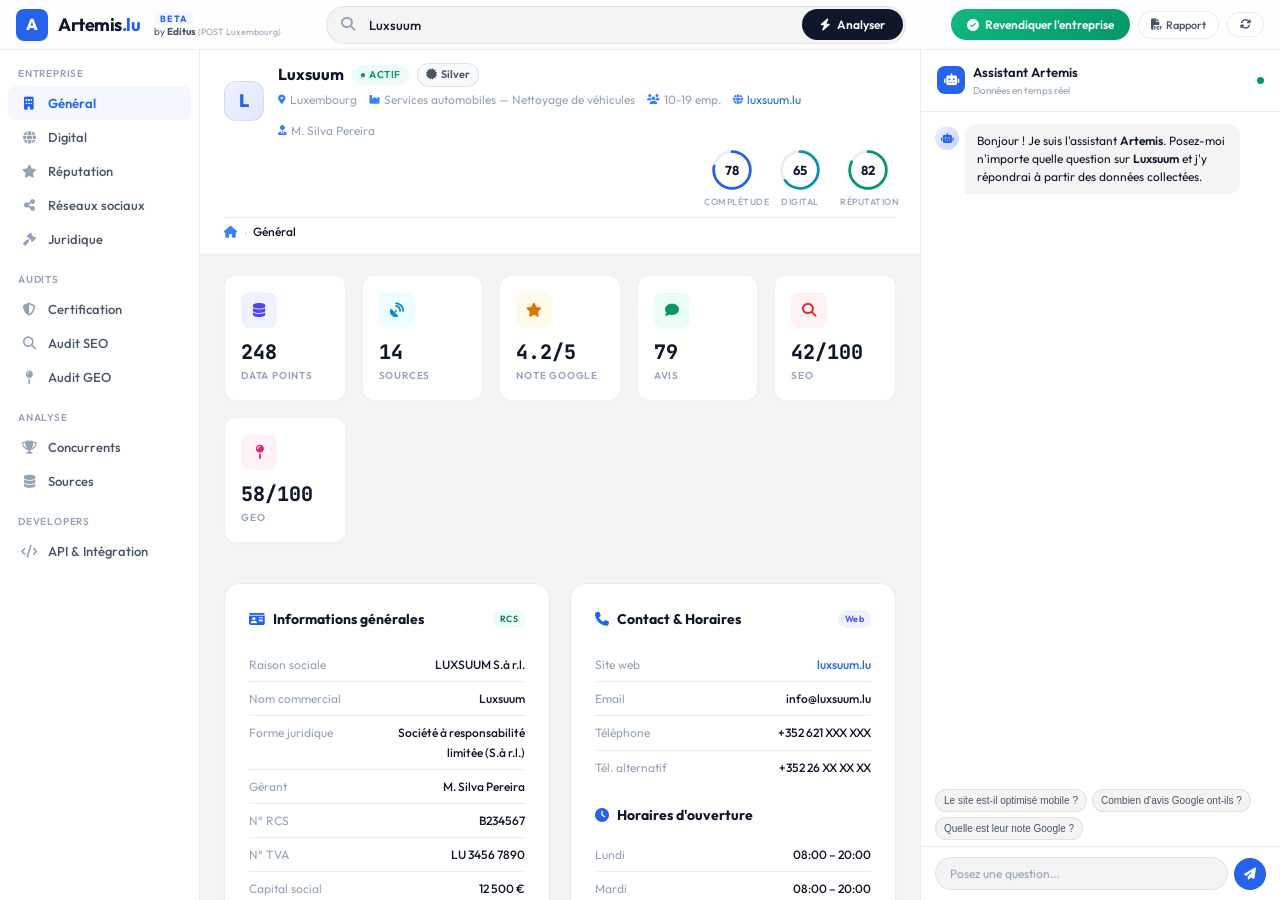
==== commit 5030820b: "fix(dashboard): faire defiler tout app-main au lieu de content-area seul Sur petits ecrans, seul .co" ====
--- a/dashboard.html
+++ b/dashboard.html
@@ -5,7 +5,7 @@
   <meta name="viewport" content="width=device-width, initial-scale=1.0">
   <meta name="description" content="Artemis — Outil d'intelligence d'entreprise pour le Luxembourg. Base de données exhaustive avec certification, audit SEO/GEO et analyse concurrentielle.">
   <title>Artemis — Company Intelligence Luxembourg</title>
-  <link rel="stylesheet" href="style.css">
+  <link rel="stylesheet" href="style.css?v=1.2">
   <link rel="stylesheet" href="https://cdnjs.cloudflare.com/ajax/libs/font-awesome/6.5.1/css/all.min.css">
 </head>
 <body>
--- a/style.css
+++ b/style.css
@@ -93,7 +93,7 @@
 .stat-value{font-size:20px;font-weight:750;color:var(--text-primary);font-family:var(--font-mono)}.stat-label{font-size:10px;color:var(--text-muted);text-transform:uppercase;letter-spacing:0.8px;font-weight:600}
 
 /* Content */
-.content-area{flex:1;padding:20px 24px 40px;overflow-y:auto}
+.content-area{flex:1 0 auto;padding:20px 24px 40px}
 .tab-panel{display:none}.tab-panel.active{display:block}
 .grid-2{display:grid;grid-template-columns:1fr 1fr;gap:20px}
 .grid-3{display:grid;grid-template-columns:repeat(3,1fr);gap:20px}
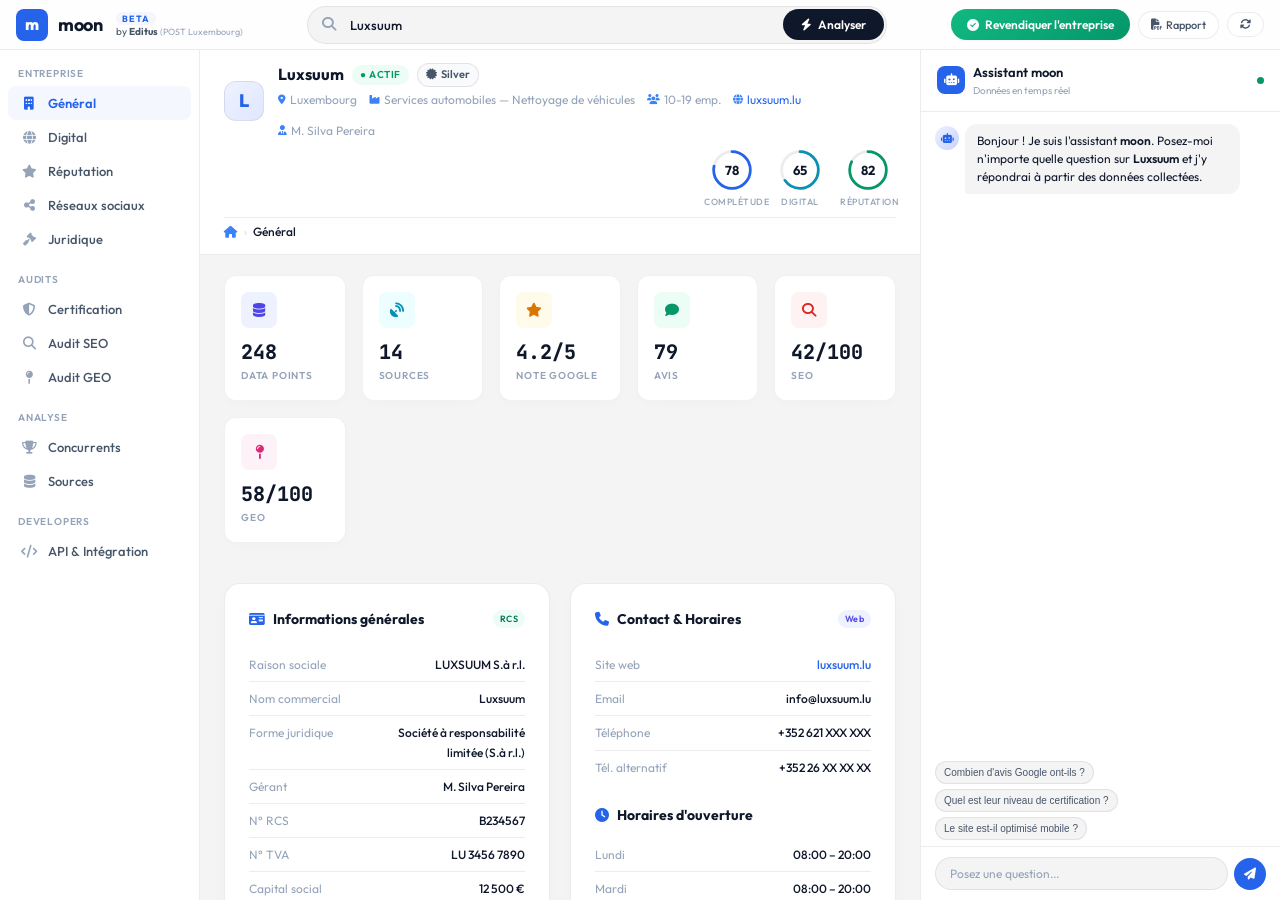
==== commit 07eddd4d: "refactor(brand): renommer le projet "Artemis.lu" en "moon" Remplace toutes les references de marque " ====
--- a/dashboard.html
+++ b/dashboard.html
@@ -3,9 +3,9 @@
 <head>
   <meta charset="UTF-8">
   <meta name="viewport" content="width=device-width, initial-scale=1.0">
-  <meta name="description" content="Artemis — Outil d'intelligence d'entreprise pour le Luxembourg. Base de données exhaustive avec certification, audit SEO/GEO et analyse concurrentielle.">
-  <title>Artemis — Company Intelligence Luxembourg</title>
-  <link rel="stylesheet" href="style.css?v=1.2">
+  <meta name="description" content="moon — Outil d'intelligence d'entreprise pour le Luxembourg. Base de données exhaustive avec certification, audit SEO/GEO et analyse concurrentielle.">
+  <title>moon — Company Intelligence Luxembourg</title>
+  <link rel="stylesheet" href="style.css?v=1.3">
   <link rel="stylesheet" href="https://cdnjs.cloudflare.com/ajax/libs/font-awesome/6.5.1/css/all.min.css">
 </head>
 <body>
@@ -14,8 +14,8 @@
     <header class="header">
       <a href="index.html" style="text-decoration:none; color:inherit;">
         <div class="logo">
-          <div class="logo-icon">A</div>
-          <div class="logo-text">Artemis<span>.lu</span></div>
+          <div class="logo-icon">m</div>
+          <div class="logo-text">moon</div>
           <div class="logo-branding">
             <span class="logo-badge">Beta</span>
             <span class="powered-by">by <strong>Editus</strong> <span class="post-group">(POST Luxembourg)</span></span>
@@ -58,7 +58,7 @@
         <div class="chat-header">
           <div class="chat-header-icon"><i class="fas fa-robot"></i></div>
           <div class="chat-header-info">
-            <div class="chat-header-title">Assistant Artemis</div>
+            <div class="chat-header-title">Assistant moon</div>
             <div class="chat-header-sub">Données en temps réel</div>
           </div>
           <div class="chat-header-status" title="En ligne"></div>
@@ -74,10 +74,10 @@
     </div>
   </div>
 
-  <script src="data.js?v=1.2"></script>
-  <script src="panels.js?v=1.2"></script>
-  <script src="panels2.js?v=1.2"></script>
-  <script src="app.js"></script>
-  <script src="chat.js"></script>
+  <script src="data.js?v=1.3"></script>
+  <script src="panels.js?v=1.3"></script>
+  <script src="panels2.js?v=1.3"></script>
+  <script src="app.js?v=1.3"></script>
+  <script src="chat.js?v=1.3"></script>
 </body>
 </html>
